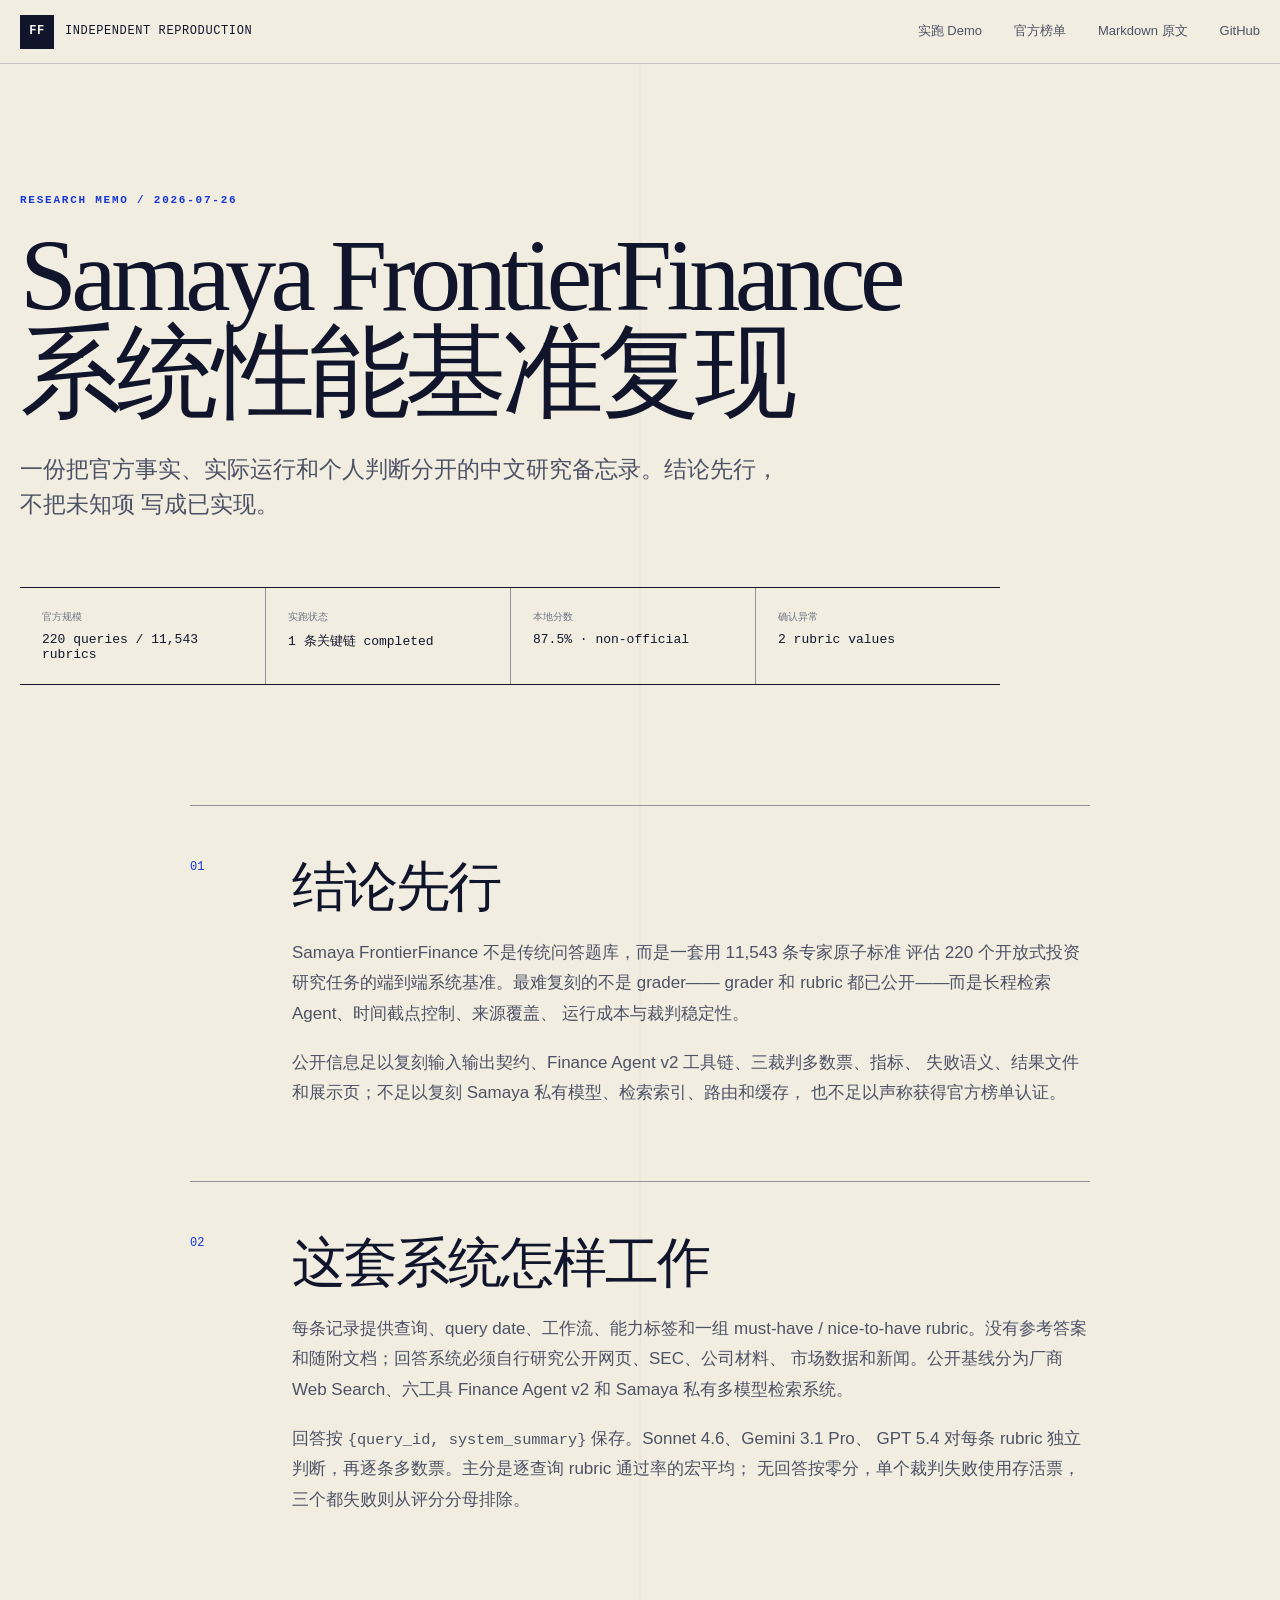
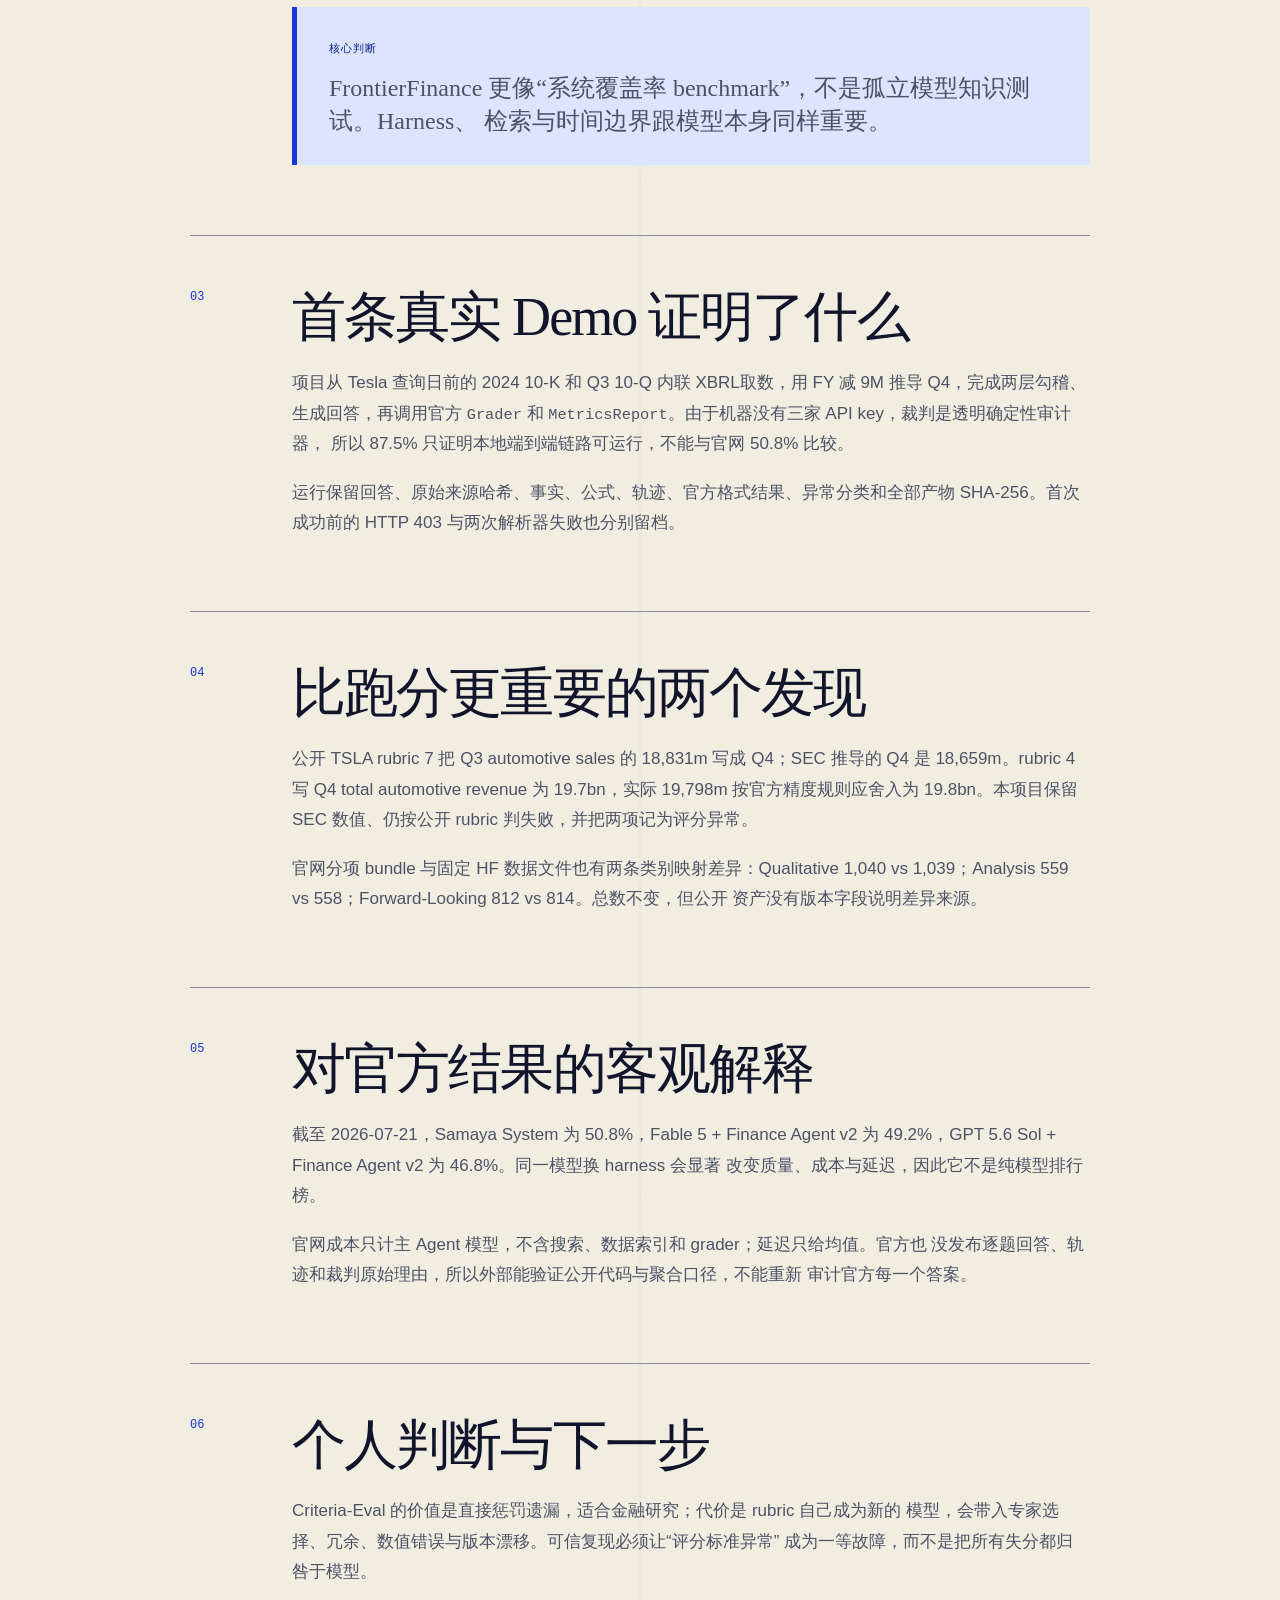
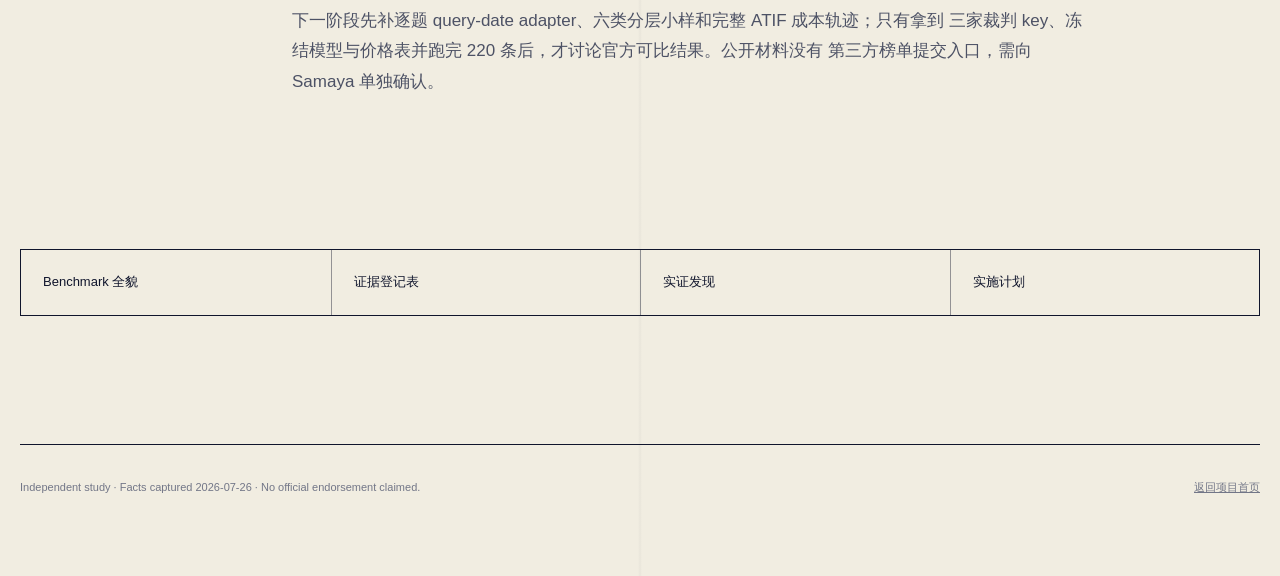
==== docs/report.html @ f9adc7d7 "Publish auditable FrontierFinance reproduction" ====
<!doctype html>
<html lang="zh-CN">
  <head>
    <meta charset="utf-8" />
    <meta name="viewport" content="width=device-width, initial-scale=1" />
    <meta name="description" content="Samaya FrontierFinance 独立复现中文研究报告。" />
    <title>研究报告 · FrontierFinance 可审计复现</title>
    <link rel="stylesheet" href="styles.css" />
  </head>
  <body>
    <a class="skip-link" href="#report">跳到报告</a>
    <header class="site-header">
      <a class="wordmark" href="index.html" aria-label="返回项目首页">
        <span class="wordmark-mark" aria-hidden="true">FF</span>
        <span>Independent Reproduction</span>
      </a>
      <nav aria-label="报告导航">
        <a href="index.html#demo">实跑 Demo</a>
        <a href="index.html#leaderboard">官方榜单</a>
        <a href="research/report-zh.md">Markdown 原文</a>
        <a href="https://github.com/Monking-peng/frontier-finance-reproduction">GitHub</a>
      </nav>
    </header>

    <main class="report-page" id="report">
      <header class="report-hero">
        <p class="kicker">RESEARCH MEMO / 2026-07-26</p>
        <h1>Samaya FrontierFinance<br />系统性能基准复现</h1>
        <p>
          一份把官方事实、实际运行和个人判断分开的中文研究备忘录。结论先行，不把未知项
          写成已实现。
        </p>
        <dl class="report-facts">
          <div><dt>官方规模</dt><dd>220 queries / 11,543 rubrics</dd></div>
          <div><dt>实跑状态</dt><dd>1 条关键链 completed</dd></div>
          <div><dt>本地分数</dt><dd>87.5% · non-official</dd></div>
          <div><dt>确认异常</dt><dd>2 rubric values</dd></div>
        </dl>
      </header>

      <article class="report-article">
        <section>
          <span class="report-number">01</span>
          <h2>结论先行</h2>
          <p>
            Samaya FrontierFinance 不是传统问答题库，而是一套用 11,543 条专家原子标准
            评估 220 个开放式投资研究任务的端到端系统基准。最难复刻的不是 grader——
            grader 和 rubric 都已公开——而是长程检索 Agent、时间截点控制、来源覆盖、
            运行成本与裁判稳定性。
          </p>
          <p>
            公开信息足以复刻输入输出契约、Finance Agent v2 工具链、三裁判多数票、指标、
            失败语义、结果文件和展示页；不足以复刻 Samaya 私有模型、检索索引、路由和缓存，
            也不足以声称获得官方榜单认证。
          </p>
        </section>

        <section>
          <span class="report-number">02</span>
          <h2>这套系统怎样工作</h2>
          <p>
            每条记录提供查询、query date、工作流、能力标签和一组 must-have / nice-to-have
            rubric。没有参考答案和随附文档；回答系统必须自行研究公开网页、SEC、公司材料、
            市场数据和新闻。公开基线分为厂商 Web Search、六工具 Finance Agent v2 和 Samaya
            私有多模型检索系统。
          </p>
          <p>
            回答按 <code>{query_id, system_summary}</code> 保存。Sonnet 4.6、Gemini 3.1 Pro、
            GPT 5.4 对每条 rubric 独立判断，再逐条多数票。主分是逐查询 rubric 通过率的宏平均；
            无回答按零分，单个裁判失败使用存活票，三个都失败则从评分分母排除。
          </p>
        </section>

        <aside class="report-callout">
          <strong>核心判断</strong>
          <p>
            FrontierFinance 更像“系统覆盖率 benchmark”，不是孤立模型知识测试。Harness、
            检索与时间边界跟模型本身同样重要。
          </p>
        </aside>

        <section>
          <span class="report-number">03</span>
          <h2>首条真实 Demo 证明了什么</h2>
          <p>
            项目从 Tesla 查询日前的 2024 10-K 和 Q3 10-Q 内联 XBRL取数，用 FY 减 9M
            推导 Q4，完成两层勾稽、生成回答，再调用官方 <code>Grader</code> 和
            <code>MetricsReport</code>。由于机器没有三家 API key，裁判是透明确定性审计器，
            所以 87.5% 只证明本地端到端链路可运行，不能与官网 50.8% 比较。
          </p>
          <p>
            运行保留回答、原始来源哈希、事实、公式、轨迹、官方格式结果、异常分类和全部产物
            SHA-256。首次成功前的 HTTP 403 与两次解析器失败也分别留档。
          </p>
        </section>

        <section>
          <span class="report-number">04</span>
          <h2>比跑分更重要的两个发现</h2>
          <p>
            公开 TSLA rubric 7 把 Q3 automotive sales 的 18,831m 写成 Q4；SEC 推导的
            Q4 是 18,659m。rubric 4 写 Q4 total automotive revenue 为 19.7bn，实际
            19,798m 按官方精度规则应舍入为 19.8bn。本项目保留 SEC 数值、仍按公开 rubric
            判失败，并把两项记为评分异常。
          </p>
          <p>
            官网分项 bundle 与固定 HF 数据文件也有两条类别映射差异：Qualitative 1,040
            vs 1,039；Analysis 559 vs 558；Forward-Looking 812 vs 814。总数不变，但公开
            资产没有版本字段说明差异来源。
          </p>
        </section>

        <section>
          <span class="report-number">05</span>
          <h2>对官方结果的客观解释</h2>
          <p>
            截至 2026-07-21，Samaya System 为 50.8%，Fable 5 + Finance Agent v2 为
            49.2%，GPT 5.6 Sol + Finance Agent v2 为 46.8%。同一模型换 harness 会显著
            改变质量、成本与延迟，因此它不是纯模型排行榜。
          </p>
          <p>
            官网成本只计主 Agent 模型，不含搜索、数据索引和 grader；延迟只给均值。官方也
            没发布逐题回答、轨迹和裁判原始理由，所以外部能验证公开代码与聚合口径，不能重新
            审计官方每一个答案。
          </p>
        </section>

        <section>
          <span class="report-number">06</span>
          <h2>个人判断与下一步</h2>
          <p>
            Criteria-Eval 的价值是直接惩罚遗漏，适合金融研究；代价是 rubric 自己成为新的
            模型，会带入专家选择、冗余、数值错误与版本漂移。可信复现必须让“评分标准异常”
            成为一等故障，而不是把所有失分都归咎于模型。
          </p>
          <p>
            下一阶段先补逐题 query-date adapter、六类分层小样和完整 ATIF 成本轨迹；只有拿到
            三家裁判 key、冻结模型与价格表并跑完 220 条后，才讨论官方可比结果。公开材料没有
            第三方榜单提交入口，需向 Samaya 单独确认。
          </p>
        </section>
      </article>

      <nav class="report-links" aria-label="研究附件">
        <a href="research/benchmark-map.md">Benchmark 全貌</a>
        <a href="research/evidence-register.md">证据登记表</a>
        <a href="research/findings.md">实证发现</a>
        <a href="research/implementation-plan.md">实施计划</a>
      </nav>
    </main>

    <footer class="site-footer">
      <p>Independent study · Facts captured 2026-07-26 · No official endorsement claimed.</p>
      <p><a href="index.html">返回项目首页</a></p>
    </footer>
  </body>
</html>
---- docs/styles.css ----
:root {
  --paper: #f1ede1;
  --paper-bright: #faf8f1;
  --ink: #10152c;
  --ink-soft: #4d5265;
  --ink-faint: #727687;
  --blue: #1637d5;
  --blue-dark: #0d238e;
  --blue-wash: #dce4ff;
  --red: #b83d2a;
  --red-wash: #f2d8ce;
  --green: #17674f;
  --green-wash: #d9e9df;
  --rule: rgba(16, 21, 44, 0.18);
  --rule-strong: rgba(16, 21, 44, 0.42);
  --shadow: 0 18px 60px rgba(16, 21, 44, 0.12);
  --display: "Iowan Old Style", "Palatino Linotype", Palatino, Georgia, serif;
  --body: Aptos, Candara, "Segoe UI", sans-serif;
  --mono: "Cascadia Mono", "IBM Plex Mono", Consolas, monospace;
  --page: min(1240px, calc(100vw - 40px));
  --space-section: clamp(84px, 11vw, 152px);
}

* {
  box-sizing: border-box;
}

.sr-only {
  position: absolute;
  width: 1px;
  height: 1px;
  overflow: hidden;
  clip: rect(0, 0, 0, 0);
  clip-path: inset(50%);
  white-space: nowrap;
}

html {
  color-scheme: light;
  scroll-behavior: smooth;
}

body {
  margin: 0;
  overflow-x: hidden;
  background:
    linear-gradient(90deg, transparent 49.85%, rgba(16, 21, 44, 0.035) 50%, transparent 50.15%),
    var(--paper);
  color: var(--ink);
  font-family: var(--body);
  line-height: 1.55;
}

a {
  color: inherit;
}

button,
a {
  -webkit-tap-highlight-color: transparent;
}

:focus-visible {
  outline: 3px solid var(--blue);
  outline-offset: 4px;
}

.skip-link {
  position: fixed;
  left: 20px;
  top: -80px;
  z-index: 100;
  padding: 12px 18px;
  background: var(--ink);
  color: var(--paper-bright);
}

.skip-link:focus {
  top: 20px;
}

.site-header {
  position: sticky;
  top: 0;
  z-index: 20;
  display: flex;
  width: 100%;
  min-height: 64px;
  align-items: center;
  justify-content: space-between;
  border-bottom: 1px solid var(--rule);
  background: color-mix(in srgb, var(--paper) 90%, transparent);
  padding: 10px max(20px, calc((100vw - 1240px) / 2));
  backdrop-filter: blur(18px);
}

.wordmark {
  display: inline-flex;
  align-items: center;
  gap: 11px;
  font-family: var(--mono);
  font-size: 12px;
  letter-spacing: 0.05em;
  text-decoration: none;
  text-transform: uppercase;
}

.wordmark-mark {
  display: grid;
  width: 34px;
  height: 34px;
  place-items: center;
  background: var(--ink);
  color: var(--paper-bright);
  font-weight: 700;
}

.site-header nav {
  display: flex;
  gap: clamp(14px, 2.5vw, 34px);
}

.site-header nav a {
  color: var(--ink-soft);
  font-size: 13px;
  text-decoration: none;
}

.site-header nav a:hover {
  color: var(--blue);
}

.section-grid,
.section,
.truth-band,
.site-footer {
  width: var(--page);
  margin-inline: auto;
}

.hero {
  display: grid;
  min-height: min(780px, calc(100vh - 64px));
  grid-template-columns: minmax(0, 1.45fr) minmax(300px, 0.55fr);
  align-items: center;
  gap: clamp(36px, 7vw, 96px);
  padding-block: clamp(72px, 10vw, 132px);
}

.kicker,
.panel-label {
  margin: 0 0 18px;
  color: var(--blue);
  font-family: var(--mono);
  font-size: 11px;
  font-weight: 700;
  letter-spacing: 0.16em;
  text-transform: uppercase;
}

.hero h1,
.section-heading h2 {
  margin: 0;
  font-family: var(--display);
  font-weight: 500;
  letter-spacing: -0.055em;
  line-height: 0.96;
}

.hero h1 {
  max-width: 880px;
  font-size: clamp(58px, 8.5vw, 118px);
  overflow-wrap: anywhere;
}

.hero h1 em {
  color: var(--blue);
  font-weight: 500;
}

.hero-lede {
  max-width: 690px;
  margin: 34px 0 0;
  color: var(--ink-soft);
  font-size: clamp(18px, 2vw, 24px);
}

.hero-actions {
  display: flex;
  flex-wrap: wrap;
  gap: 12px;
  margin-top: 38px;
}

.button {
  display: inline-flex;
  min-height: 48px;
  align-items: center;
  justify-content: center;
  border: 1px solid var(--ink);
  padding: 10px 18px;
  font-size: 14px;
  font-weight: 650;
  text-decoration: none;
}

.button-primary {
  background: var(--ink);
  color: var(--paper-bright);
}

.button-primary:hover {
  background: var(--blue);
  border-color: var(--blue);
}

.button-secondary:hover {
  background: var(--paper-bright);
}

.status-ledger {
  position: relative;
  border: 1px solid var(--rule-strong);
  background: var(--paper-bright);
  box-shadow: var(--shadow);
  padding: 24px;
  transform: rotate(1.25deg);
}

.status-ledger::before {
  position: absolute;
  inset: 8px -9px -9px 8px;
  z-index: -1;
  border: 1px solid var(--blue);
  content: "";
}

.ledger-stamp {
  display: flex;
  align-items: center;
  gap: 9px;
  border-bottom: 1px solid var(--rule);
  padding-bottom: 18px;
  color: var(--green);
  font-family: var(--mono);
  font-size: 11px;
  font-weight: 700;
}

.stamp-dot {
  width: 9px;
  height: 9px;
  border-radius: 50%;
  background: var(--green);
  box-shadow: 0 0 0 5px var(--green-wash);
}

.status-ledger dl {
  margin: 0;
}

.status-ledger dl div {
  display: grid;
  grid-template-columns: 1fr auto;
  gap: 18px;
  border-bottom: 1px solid var(--rule);
  padding-block: 16px;
}

.status-ledger dt {
  color: var(--ink-faint);
  font-size: 12px;
}

.status-ledger dd {
  margin: 0;
  font-family: var(--mono);
  font-size: 13px;
}

.status-ledger > p {
  margin: 18px 0 0;
  color: var(--ink-soft);
  font-size: 12px;
}

.text-alert {
  color: var(--red);
}

.truth-band {
  display: grid;
  grid-template-columns: repeat(3, 1fr);
  border-block: 1px solid var(--ink);
}

.truth-band article {
  min-height: 238px;
  padding: 30px;
}

.truth-band article + article {
  border-left: 1px solid var(--rule-strong);
}

.truth-index {
  color: var(--blue);
  font-family: var(--mono);
  font-size: 10px;
  letter-spacing: 0.1em;
}

.truth-band h2 {
  margin: 42px 0 12px;
  font-family: var(--display);
  font-size: 29px;
  font-weight: 500;
}

.truth-band p {
  margin: 0;
  color: var(--ink-soft);
  font-size: 14px;
}

.section {
  padding-block: var(--space-section);
}

.section-heading {
  max-width: 800px;
  margin-bottom: clamp(48px, 7vw, 82px);
}

.section-heading h2 {
  font-size: clamp(44px, 6vw, 78px);
}

.section-heading > p:last-child,
.data-caption {
  max-width: 680px;
  margin: 24px 0 0;
  color: var(--ink-soft);
  font-size: 17px;
}

.split-heading {
  display: flex;
  max-width: none;
  align-items: end;
  justify-content: space-between;
  gap: 30px;
}

.pipeline {
  display: grid;
  grid-template-columns: 1fr auto 1fr auto 1fr auto 1fr auto 1fr;
  align-items: stretch;
}

.pipeline article {
  position: relative;
  min-height: 250px;
  border: 1px solid var(--rule-strong);
  background: color-mix(in srgb, var(--paper-bright) 58%, transparent);
  padding: 22px;
}

.pipeline .node-agent {
  background: var(--blue);
  color: var(--paper-bright);
  transform: translateY(-20px);
}

.pipeline .node-score {
  border-color: var(--ink);
  background: var(--ink);
  color: var(--paper-bright);
}

.node-number {
  font-family: var(--mono);
  font-size: 11px;
}

.pipeline h3 {
  margin: 54px 0 12px;
  font-family: var(--display);
  font-size: 25px;
  font-weight: 500;
}

.pipeline p {
  margin: 0;
  color: currentColor;
  font-size: 13px;
  opacity: 0.78;
}

.pipeline small {
  position: absolute;
  bottom: 18px;
  left: 22px;
  font-family: var(--mono);
  font-size: 9px;
  letter-spacing: 0.08em;
}

.pipeline-arrow {
  display: grid;
  min-width: 30px;
  place-items: center;
  color: var(--blue);
  font-family: var(--mono);
}

.method-notes {
  display: grid;
  grid-template-columns: repeat(4, 1fr);
  margin-top: 42px;
  border-top: 1px solid var(--rule-strong);
}

.method-notes div {
  display: flex;
  min-height: 110px;
  flex-direction: column;
  justify-content: center;
  padding: 18px;
}

.method-notes div + div {
  border-left: 1px solid var(--rule);
}

.method-notes strong {
  color: var(--blue);
  font-family: var(--display);
  font-size: 32px;
  font-weight: 500;
}

.method-notes span {
  color: var(--ink-faint);
  font-size: 11px;
}

.leaderboard-section {
  width: 100%;
  max-width: none;
  background: var(--ink);
  color: var(--paper-bright);
  padding-inline: max(20px, calc((100vw - 1240px) / 2));
}

.leaderboard-section .kicker,
.leaderboard-section .chart-detail .detail-label {
  color: #91a5ff;
}

.leaderboard-section .data-caption {
  color: rgba(250, 248, 241, 0.64);
}

.axis-toggle {
  display: inline-flex;
  border: 1px solid rgba(250, 248, 241, 0.35);
}

.axis-toggle button {
  border: 0;
  background: transparent;
  color: rgba(250, 248, 241, 0.7);
  cursor: pointer;
  font: 600 12px var(--body);
  padding: 12px 15px;
}

.axis-toggle button + button {
  border-left: 1px solid rgba(250, 248, 241, 0.35);
}

.axis-toggle button[aria-pressed="true"] {
  background: var(--paper-bright);
  color: var(--ink);
}

.chart-shell {
  display: grid;
  grid-template-columns: minmax(0, 1fr) 270px;
  border: 1px solid rgba(250, 248, 241, 0.26);
}

.chart {
  min-height: 470px;
  padding: 20px;
}

.chart svg {
  display: block;
  width: 100%;
  height: auto;
  overflow: visible;
}

.chart .grid-line {
  stroke: rgba(250, 248, 241, 0.16);
  stroke-width: 1;
}

.chart .axis-label,
.chart .tick-label {
  fill: rgba(250, 248, 241, 0.62);
  font-family: var(--mono);
  font-size: 11px;
}

.chart .point-label {
  fill: var(--paper-bright);
  font-family: var(--body);
  font-size: 11px;
}

.chart .point-group {
  cursor: pointer;
  transition: opacity 160ms ease;
}

.chart .point-group:hover .point-label,
.chart .point-group:focus .point-label {
  fill: #aebcff;
}

.chart-detail {
  display: flex;
  min-height: 470px;
  flex-direction: column;
  justify-content: end;
  border-left: 1px solid rgba(250, 248, 241, 0.26);
  padding: 28px;
}

.chart-detail h3 {
  margin: 10px 0 28px;
  font-family: var(--display);
  font-size: 34px;
  font-weight: 500;
  line-height: 1.05;
}

.chart-detail dl {
  margin: 0;
}

.chart-detail dl div {
  display: flex;
  justify-content: space-between;
  border-top: 1px solid rgba(250, 248, 241, 0.18);
  padding-block: 12px;
}

.chart-detail dt {
  color: rgba(250, 248, 241, 0.55);
  font-size: 11px;
}

.chart-detail dd {
  margin: 0;
  font-family: var(--mono);
  font-size: 13px;
}

.table-wrap {
  overflow-x: auto;
}

.leaderboard-section .table-wrap {
  border: 1px solid rgba(250, 248, 241, 0.26);
  border-top: 0;
}

table {
  width: 100%;
  border-collapse: collapse;
  font-variant-numeric: tabular-nums;
}

th,
td {
  border-bottom: 1px solid var(--rule);
  padding: 14px 16px;
  text-align: left;
}

th {
  color: var(--ink-faint);
  font-family: var(--mono);
  font-size: 9px;
  letter-spacing: 0.08em;
  text-transform: uppercase;
}

td {
  font-size: 13px;
}

td[data-number],
th[data-number] {
  text-align: right;
}

.leaderboard-section th,
.leaderboard-section td {
  border-color: rgba(250, 248, 241, 0.15);
}

.leaderboard-section th {
  color: rgba(250, 248, 241, 0.5);
}

.leaderboard-section tbody tr:hover {
  background: rgba(250, 248, 241, 0.06);
}

.system-symbol {
  display: inline-block;
  width: 18px;
  color: #91a5ff;
  font-family: var(--mono);
}

.demo-section {
  padding-bottom: 0;
}

.demo-score {
  min-width: 220px;
  border-left: 4px solid var(--blue);
  padding-left: 20px;
}

.demo-score span {
  display: block;
  color: var(--blue);
  font-family: var(--display);
  font-size: 54px;
  line-height: 1;
}

.demo-score small {
  font: 10px var(--mono);
  letter-spacing: 0.08em;
}

.demo-grid {
  display: grid;
  grid-template-columns: minmax(0, 1.25fr) minmax(330px, 0.75fr);
  border: 1px solid var(--rule-strong);
}

.demo-answer,
.anomaly-panel {
  padding: clamp(24px, 4vw, 52px);
}

.demo-answer h3,
.anomaly-panel h3 {
  margin: 32px 0 12px;
  font-family: var(--display);
  font-size: 34px;
  font-weight: 500;
  line-height: 1.1;
}

.demo-answer > p {
  color: var(--ink-soft);
}

.query-card {
  border-left: 4px solid var(--blue);
  background: var(--blue-wash);
  padding: 18px 22px;
}

.query-card span {
  color: var(--blue-dark);
  font: 10px var(--mono);
  letter-spacing: 0.06em;
}

.query-card p {
  margin: 10px 0 0;
  font-family: var(--display);
  font-size: 22px;
}

code {
  font-family: var(--mono);
  font-size: 0.9em;
}

.compact-table {
  margin-top: 26px;
  border-top: 1px solid var(--rule-strong);
}

.anomaly-panel {
  background: var(--red-wash);
  border-left: 1px solid var(--rule-strong);
}

.anomaly-panel .panel-label {
  color: var(--red);
}

.anomaly-item {
  border-top: 1px solid color-mix(in srgb, var(--red) 38%, transparent);
  padding: 20px 0;
}

.anomaly-item strong {
  display: block;
  color: var(--red);
  font-family: var(--mono);
  font-size: 11px;
}

.anomaly-item p {
  margin: 8px 0 0;
  font-size: 13px;
}

.anomaly-item dl {
  display: grid;
  grid-template-columns: 1fr 1fr;
  margin: 12px 0 0;
}

.anomaly-item dt {
  color: var(--ink-faint);
  font-size: 10px;
}

.anomaly-item dd {
  margin: 2px 0 0;
  font: 700 15px var(--mono);
}

.anomaly-rule {
  margin: 22px 0 0;
  font-size: 12px;
}

.provenance-strip {
  display: grid;
  grid-template-columns: repeat(4, 1fr);
  border: 1px solid var(--ink);
  border-top: 0;
  background: var(--ink);
  color: var(--paper-bright);
}

.provenance-strip div {
  padding: 22px;
}

.provenance-strip div + div {
  border-left: 1px solid rgba(250, 248, 241, 0.2);
}

.provenance-strip b {
  display: block;
  font-family: var(--display);
  font-size: 30px;
  font-weight: 500;
}

.provenance-strip span {
  color: rgba(250, 248, 241, 0.62);
  font-size: 11px;
}

.failure-timeline {
  margin: 0;
  padding: 0;
  list-style: none;
}

.failure-timeline li {
  display: grid;
  grid-template-columns: 160px 200px minmax(0, 1fr);
  gap: 28px;
  border-top: 1px solid var(--rule-strong);
  padding: 22px 0;
}

.failure-timeline time,
.failure-timeline .failure-category {
  font: 11px var(--mono);
}

.failure-timeline .failure-category {
  color: var(--red);
  text-transform: uppercase;
}

.failure-timeline .passed {
  color: var(--green);
}

.failure-timeline p {
  margin: 0;
  color: var(--ink-soft);
}

.gaps-section {
  border-top: 1px solid var(--ink);
}

.gaps-grid {
  display: grid;
  grid-template-columns: repeat(4, 1fr);
}

.gaps-grid article {
  min-height: 270px;
  border: 1px solid var(--rule-strong);
  padding: 24px;
}

.gaps-grid article + article {
  border-left: 0;
}

.gaps-grid span {
  color: var(--blue);
  font: 10px var(--mono);
  letter-spacing: 0.09em;
}

.gaps-grid h3 {
  margin: 72px 0 12px;
  font-family: var(--display);
  font-size: 26px;
  font-weight: 500;
}

.gaps-grid p {
  color: var(--ink-soft);
  font-size: 13px;
}

.site-footer {
  display: flex;
  justify-content: space-between;
  gap: 32px;
  border-top: 1px solid var(--ink);
  padding-block: 34px 80px;
  color: var(--ink-faint);
  font-size: 11px;
}

.site-footer p {
  max-width: 520px;
  margin: 0;
}

.site-footer a:hover {
  color: var(--blue);
}

.data-error {
  position: fixed;
  right: 20px;
  bottom: 20px;
  z-index: 30;
  max-width: 480px;
  border: 2px solid var(--red);
  background: var(--paper-bright);
  box-shadow: var(--shadow);
  padding: 18px;
  color: var(--red);
  font-size: 13px;
}

.report-page {
  width: var(--page);
  margin-inline: auto;
  padding-block: clamp(72px, 10vw, 130px);
}

.report-hero {
  max-width: 980px;
}

.report-hero h1 {
  margin: 0;
  font-family: var(--display);
  font-size: clamp(54px, 8vw, 104px);
  font-weight: 500;
  letter-spacing: -0.055em;
  line-height: 0.95;
}

.report-hero > p:last-of-type {
  max-width: 760px;
  margin: 30px 0 0;
  color: var(--ink-soft);
  font-size: clamp(18px, 2vw, 23px);
}

.report-facts {
  display: grid;
  grid-template-columns: repeat(4, 1fr);
  margin: 64px 0 0;
  border-block: 1px solid var(--ink);
}

.report-facts div {
  padding: 22px;
}

.report-facts div + div {
  border-left: 1px solid var(--rule-strong);
}

.report-facts dt {
  color: var(--ink-faint);
  font: 10px var(--mono);
}

.report-facts dd {
  margin: 8px 0 0;
  font: 13px var(--mono);
}

.report-article {
  max-width: 900px;
  margin: 120px auto 0;
}

.report-article section {
  display: grid;
  grid-template-columns: 72px minmax(0, 1fr);
  column-gap: 30px;
  border-top: 1px solid var(--rule-strong);
  padding-block: 54px;
}

.report-number {
  grid-row: 1 / span 8;
  color: var(--blue);
  font: 12px var(--mono);
}

.report-article h2 {
  margin: 0 0 24px;
  font-family: var(--display);
  font-size: clamp(34px, 4.5vw, 54px);
  font-weight: 500;
  letter-spacing: -0.035em;
  line-height: 1;
}

.report-article p {
  grid-column: 2;
  margin: 0 0 18px;
  color: var(--ink-soft);
  font-size: 17px;
  line-height: 1.8;
}

.report-callout {
  margin: 20px 0 70px 102px;
  border-left: 5px solid var(--blue);
  background: var(--blue-wash);
  padding: 28px 32px;
}

.report-callout strong {
  color: var(--blue-dark);
  font: 11px var(--mono);
  letter-spacing: 0.08em;
}

.report-callout p {
  margin: 12px 0 0;
  font-family: var(--display);
  font-size: 24px;
  line-height: 1.35;
}

.report-links {
  display: grid;
  grid-template-columns: repeat(4, 1fr);
  margin-top: 80px;
  border: 1px solid var(--ink);
}

.report-links a {
  padding: 22px;
  font-size: 13px;
  text-decoration: none;
}

.report-links a + a {
  border-left: 1px solid var(--rule-strong);
}

.report-links a:hover {
  background: var(--ink);
  color: var(--paper-bright);
}

.loading-copy {
  color: rgba(250, 248, 241, 0.55);
}

@media (max-width: 1040px) {
  .hero {
    grid-template-columns: 1fr;
  }

  .status-ledger {
    max-width: 620px;
    transform: none;
  }

  .pipeline {
    grid-template-columns: 1fr;
    gap: 0;
  }

  .pipeline article {
    min-height: 190px;
  }

  .pipeline .node-agent {
    transform: none;
  }

  .pipeline-arrow {
    min-height: 38px;
    transform: rotate(90deg);
  }

  .chart-shell,
  .demo-grid {
    grid-template-columns: 1fr;
  }

  .chart-detail,
  .anomaly-panel {
    min-height: auto;
    border-top: 1px solid currentColor;
    border-left: 0;
  }

  .gaps-grid {
    grid-template-columns: 1fr 1fr;
  }

  .gaps-grid article:nth-child(3) {
    border-left: 1px solid var(--rule-strong);
  }

  .gaps-grid article:nth-child(n + 3) {
    border-top: 0;
  }
}

@media (max-width: 720px) {
  :root {
    --page: calc(100vw - 28px);
  }

  .site-header {
    align-items: flex-start;
    padding-inline: 14px;
  }

  .wordmark span:last-child {
    display: none;
  }

  .site-header nav {
    max-width: 82vw;
    gap: 12px;
    overflow-x: auto;
  }

  .site-header nav a {
    white-space: nowrap;
  }

  .hero {
    min-height: auto;
    padding-block: 70px 92px;
  }

  .hero h1 {
    font-size: clamp(43px, 13vw, 64px);
  }

  .status-ledger {
    width: calc(100% - 10px);
  }

  .truth-band,
  .method-notes,
  .provenance-strip,
  .gaps-grid {
    grid-template-columns: 1fr;
  }

  .truth-band article + article,
  .method-notes div + div,
  .provenance-strip div + div,
  .gaps-grid article + article,
  .gaps-grid article:nth-child(3) {
    border-top: 1px solid var(--rule-strong);
    border-left: 0;
  }

  .split-heading {
    align-items: start;
    flex-direction: column;
  }

  .chart {
    min-height: 390px;
    padding: 8px;
  }

  .chart .point-label {
    display: none;
  }

  .failure-timeline li {
    grid-template-columns: 1fr;
    gap: 6px;
  }

  .site-footer {
    flex-direction: column;
  }

  .report-facts,
  .report-links {
    grid-template-columns: 1fr;
  }

  .report-facts div + div,
  .report-links a + a {
    border-top: 1px solid var(--rule-strong);
    border-left: 0;
  }

  .report-article {
    margin-top: 80px;
  }

  .report-article section {
    grid-template-columns: 38px minmax(0, 1fr);
    column-gap: 12px;
  }

  .report-article p {
    font-size: 15px;
  }

  .report-callout {
    margin-left: 50px;
  }
}

@media (prefers-reduced-motion: no-preference) {
  .hero-copy,
  .status-ledger,
  .truth-band {
    animation: rise-in 600ms both;
  }

  .status-ledger {
    animation-delay: 120ms;
  }

  .truth-band {
    animation-delay: 220ms;
  }

  @keyframes rise-in {
    from {
      opacity: 0;
      transform: translateY(16px);
    }
    to {
      opacity: 1;
    }
  }
}

@media (forced-colors: active) {
  .status-ledger,
  .pipeline article,
  .query-card,
  .anomaly-panel {
    border: 1px solid CanvasText;
  }
}
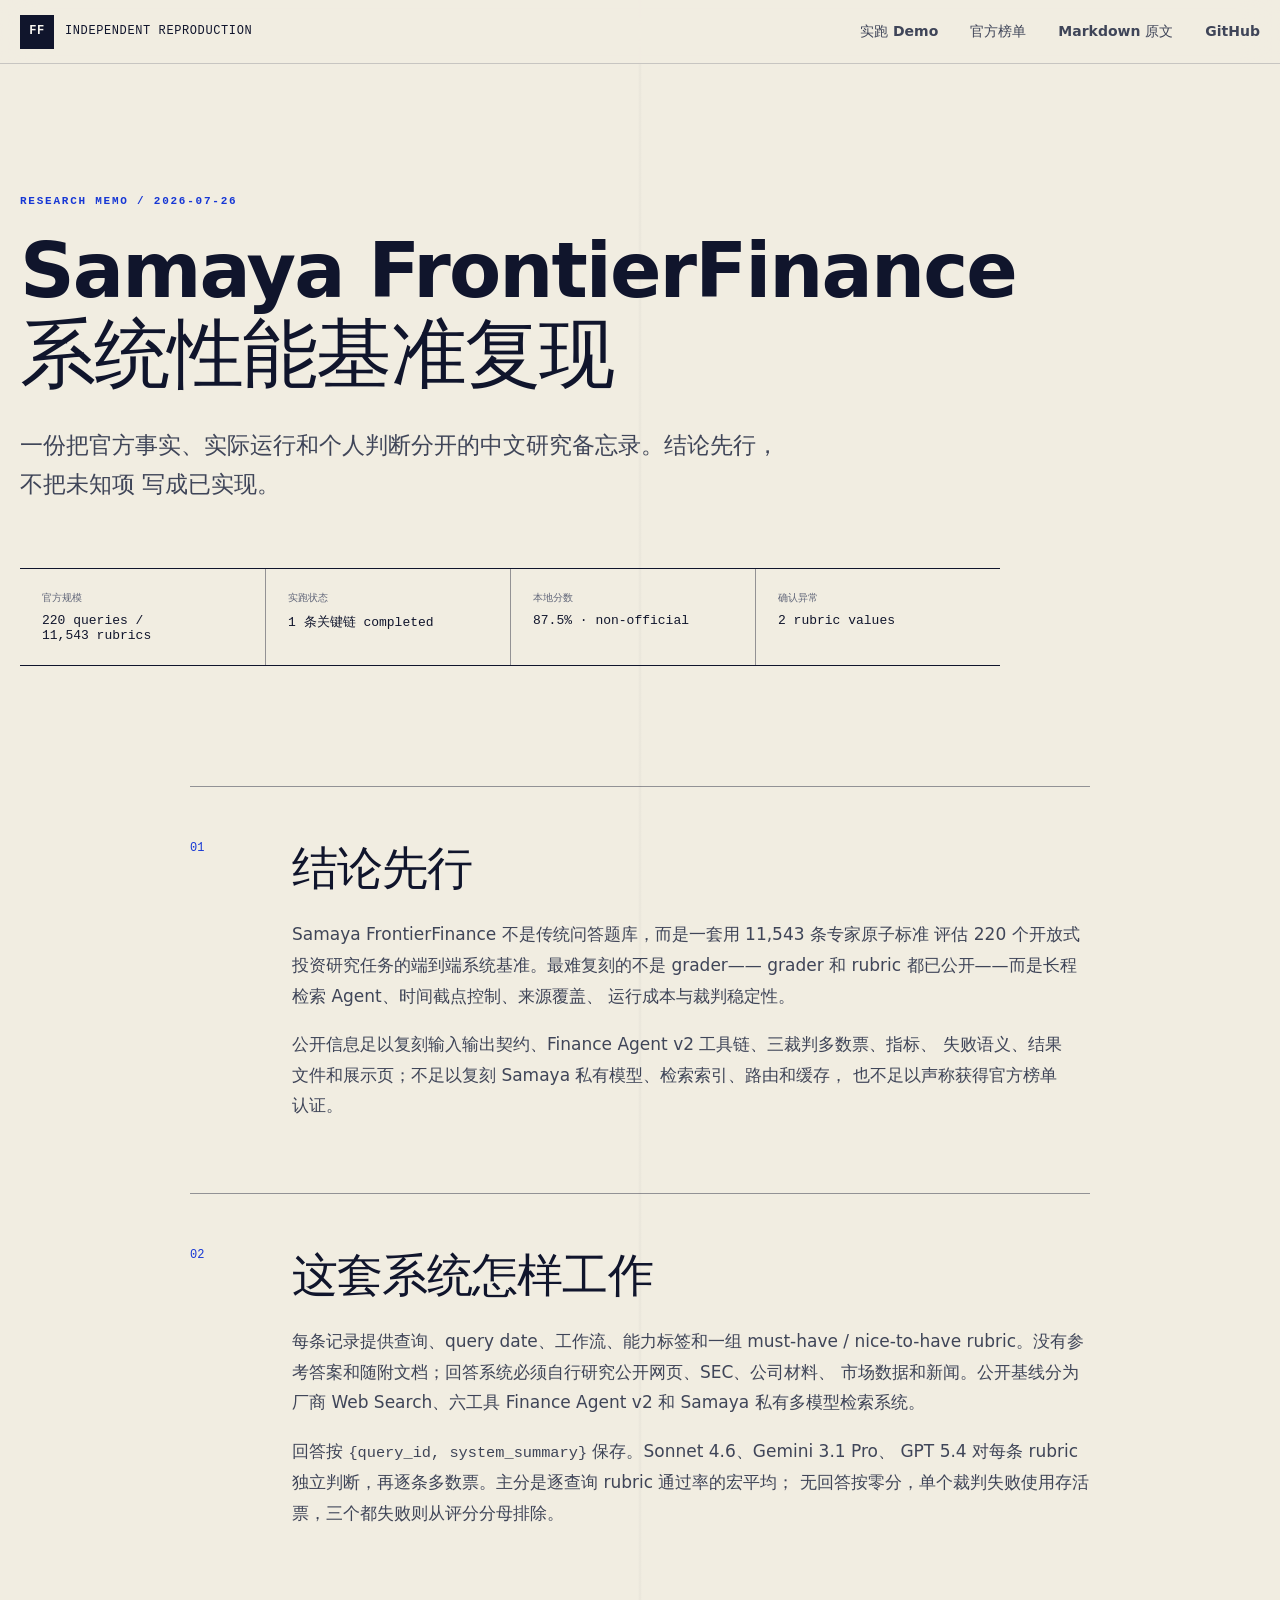
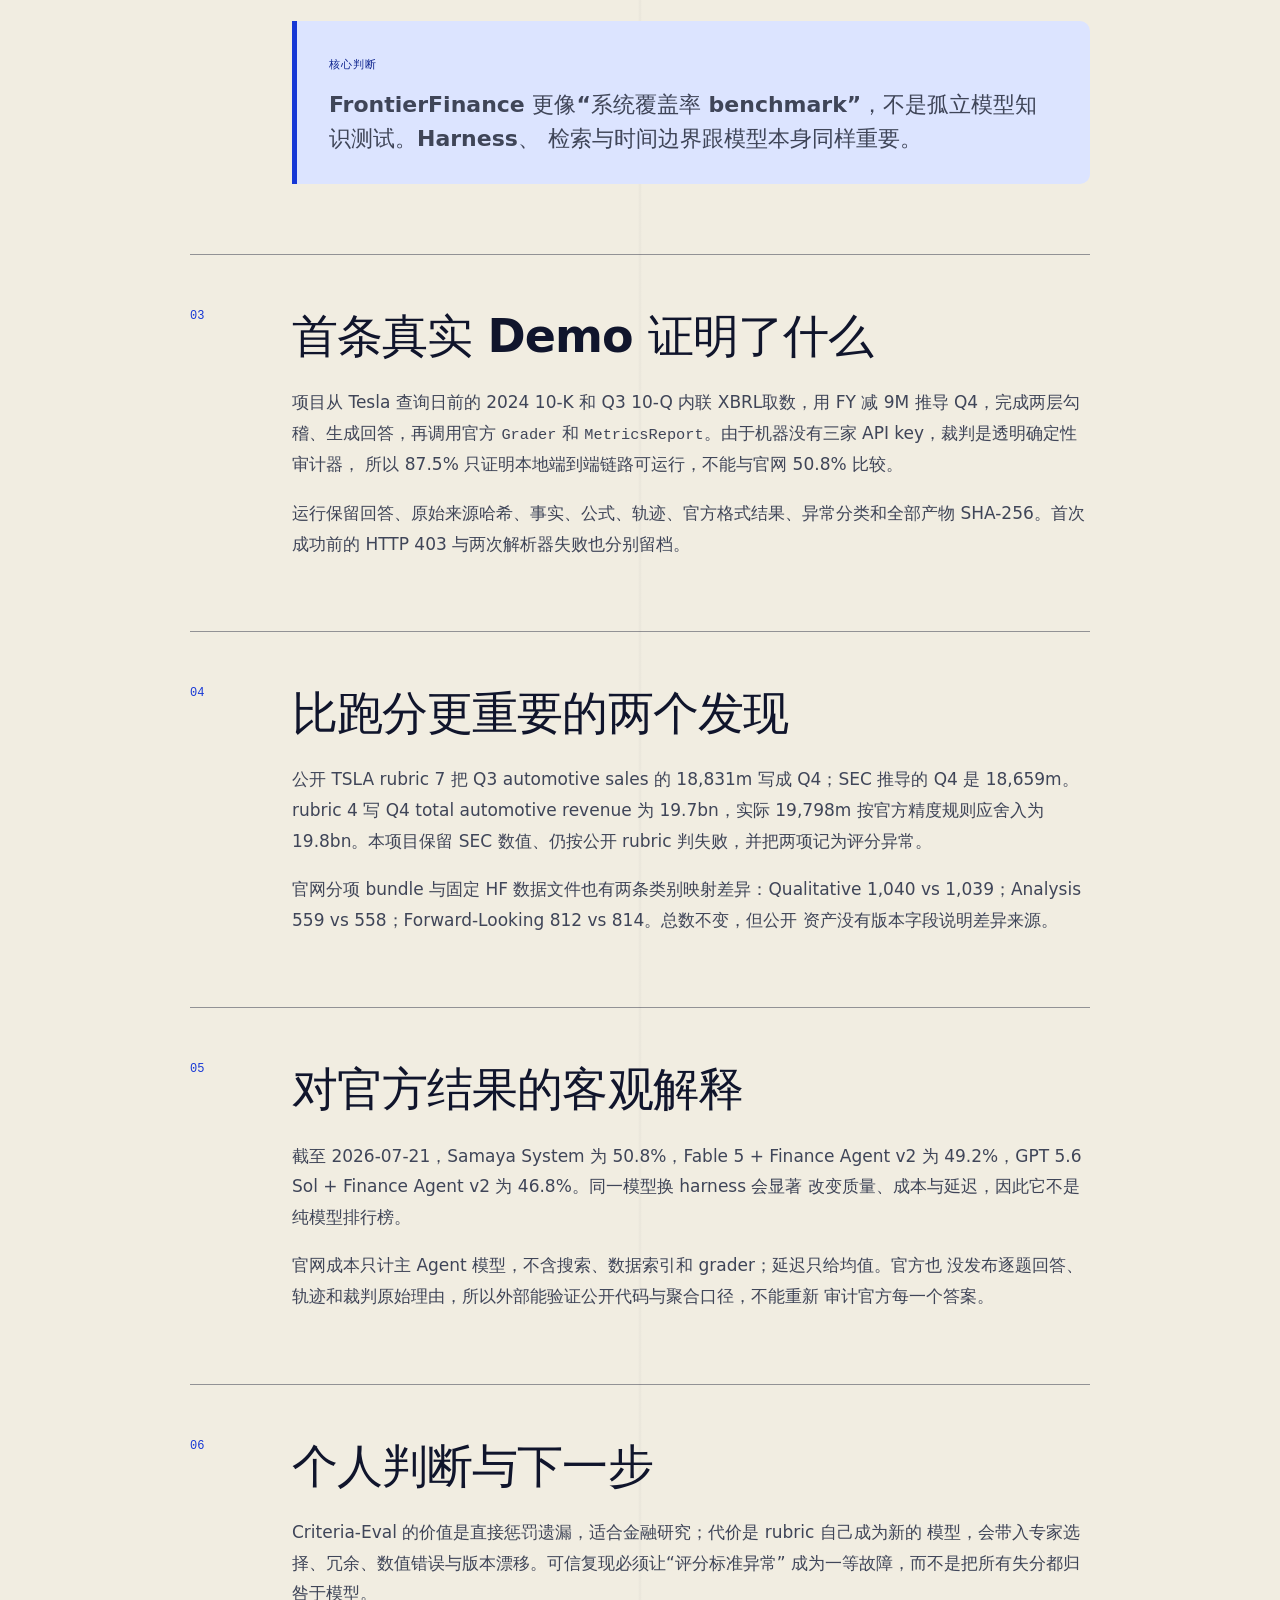
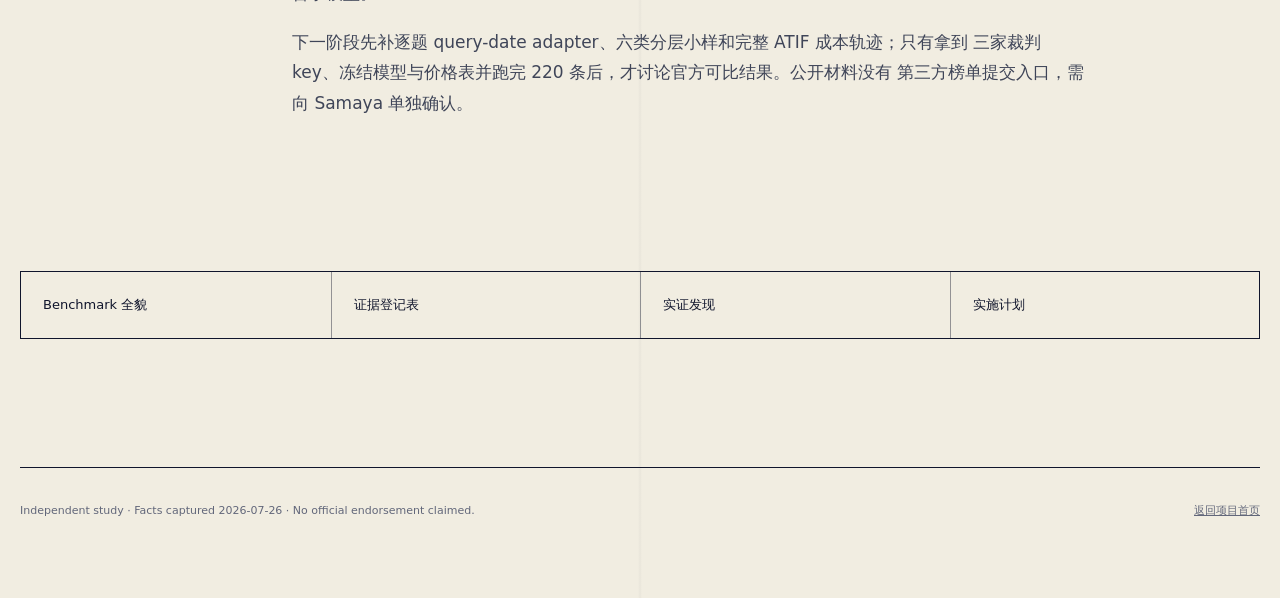
==== commit 44bde8ea: "fix: improve typography and responsive wrapping" ====
--- a/docs/report.html
+++ b/docs/report.html
@@ -25,7 +25,7 @@
     <main class="report-page" id="report">
       <header class="report-hero">
         <p class="kicker">RESEARCH MEMO / 2026-07-26</p>
-        <h1>Samaya FrontierFinance<br />系统性能基准复现</h1>
+        <h1><span class="heading-phrase">Samaya FrontierFinance</span> <wbr /><span class="heading-phrase">系统性能基准复现</span></h1>
         <p>
           一份把官方事实、实际运行和个人判断分开的中文研究备忘录。结论先行，不把未知项
           写成已实现。
--- a/docs/styles.css
+++ b/docs/styles.css
@@ -2,8 +2,8 @@
   --paper: #f1ede1;
   --paper-bright: #faf8f1;
   --ink: #10152c;
-  --ink-soft: #4d5265;
-  --ink-faint: #727687;
+  --ink-soft: #3f4558;
+  --ink-faint: #62677a;
   --blue: #1637d5;
   --blue-dark: #0d238e;
   --blue-wash: #dce4ff;
@@ -14,11 +14,15 @@
   --rule: rgba(16, 21, 44, 0.18);
   --rule-strong: rgba(16, 21, 44, 0.42);
   --shadow: 0 18px 60px rgba(16, 21, 44, 0.12);
-  --display: "Iowan Old Style", "Palatino Linotype", Palatino, Georgia, serif;
-  --body: Aptos, Candara, "Segoe UI", sans-serif;
+  --display: ui-rounded, "SF Pro Rounded", "Segoe UI Variable Display", "Microsoft YaHei UI",
+    "PingFang SC", "Noto Sans SC", "Source Han Sans SC", system-ui, sans-serif;
+  --body: "Segoe UI Variable Text", "Microsoft YaHei UI", "PingFang SC", "Noto Sans SC",
+    "Source Han Sans SC", system-ui, sans-serif;
   --mono: "Cascadia Mono", "IBM Plex Mono", Consolas, monospace;
   --page: min(1240px, calc(100vw - 40px));
   --space-section: clamp(84px, 11vw, 152px);
+  --radius-sm: 10px;
+  --radius-md: 18px;
 }
 
 * {
@@ -48,7 +52,30 @@
     var(--paper);
   color: var(--ink);
   font-family: var(--body);
-  line-height: 1.55;
+  font-size: 16px;
+  font-synthesis: none;
+  line-height: 1.7;
+  text-rendering: optimizeLegibility;
+  -webkit-font-smoothing: antialiased;
+}
+
+h1,
+h2,
+h3 {
+  overflow-wrap: normal;
+  text-wrap: balance;
+  word-break: auto-phrase;
+}
+
+p,
+li,
+dd {
+  text-wrap: pretty;
+}
+
+.heading-phrase {
+  display: inline-block;
+  white-space: nowrap;
 }
 
 a {
@@ -122,7 +149,8 @@
 
 .site-header nav a {
   color: var(--ink-soft);
-  font-size: 13px;
+  font-size: 14px;
+  font-weight: 600;
   text-decoration: none;
 }
 
@@ -145,6 +173,11 @@
   align-items: center;
   gap: clamp(36px, 7vw, 96px);
   padding-block: clamp(72px, 10vw, 132px);
+}
+
+.hero-copy,
+.status-ledger {
+  min-width: 0;
 }
 
 .kicker,
@@ -162,20 +195,21 @@
 .section-heading h2 {
   margin: 0;
   font-family: var(--display);
-  font-weight: 500;
-  letter-spacing: -0.055em;
-  line-height: 0.96;
+  font-style: normal;
+  font-weight: 750;
+  letter-spacing: -0.025em;
+  line-height: 1.08;
 }
 
 .hero h1 {
-  max-width: 880px;
-  font-size: clamp(58px, 8.5vw, 118px);
-  overflow-wrap: anywhere;
+  max-width: 920px;
+  font-size: clamp(54px, 6.8vw, 94px);
 }
 
 .hero h1 em {
   color: var(--blue);
-  font-weight: 500;
+  font-style: normal;
+  font-weight: 800;
 }
 
 .hero-lede {
@@ -198,9 +232,10 @@
   align-items: center;
   justify-content: center;
   border: 1px solid var(--ink);
+  border-radius: var(--radius-sm);
   padding: 10px 18px;
-  font-size: 14px;
-  font-weight: 650;
+  font-size: 15px;
+  font-weight: 700;
   text-decoration: none;
 }
 
@@ -221,10 +256,10 @@
 .status-ledger {
   position: relative;
   border: 1px solid var(--rule-strong);
+  border-radius: var(--radius-md);
   background: var(--paper-bright);
   box-shadow: var(--shadow);
   padding: 24px;
-  transform: rotate(1.25deg);
 }
 
 .status-ledger::before {
@@ -232,6 +267,7 @@
   inset: 8px -9px -9px 8px;
   z-index: -1;
   border: 1px solid var(--blue);
+  border-radius: var(--radius-md);
   content: "";
 }
 
@@ -273,9 +309,12 @@
 }
 
 .status-ledger dd {
+  min-width: 0;
   margin: 0;
   font-family: var(--mono);
   font-size: 13px;
+  overflow-wrap: break-word;
+  text-align: right;
 }
 
 .status-ledger > p {
@@ -313,8 +352,9 @@
 .truth-band h2 {
   margin: 42px 0 12px;
   font-family: var(--display);
-  font-size: 29px;
-  font-weight: 500;
+  font-size: 28px;
+  font-weight: 750;
+  line-height: 1.2;
 }
 
 .truth-band p {
@@ -328,12 +368,13 @@
 }
 
 .section-heading {
-  max-width: 800px;
+  max-width: 1120px;
   margin-bottom: clamp(48px, 7vw, 82px);
 }
 
 .section-heading h2 {
-  font-size: clamp(44px, 6vw, 78px);
+  font-size: clamp(40px, 4.6vw, 56px);
+  line-height: 1.14;
 }
 
 .section-heading > p:last-child,
@@ -352,6 +393,11 @@
   gap: 30px;
 }
 
+.split-heading > div:first-child {
+  min-width: 0;
+  flex: 1;
+}
+
 .pipeline {
   display: grid;
   grid-template-columns: 1fr auto 1fr auto 1fr auto 1fr auto 1fr;
@@ -362,6 +408,7 @@
   position: relative;
   min-height: 250px;
   border: 1px solid var(--rule-strong);
+  border-radius: var(--radius-md);
   background: color-mix(in srgb, var(--paper-bright) 58%, transparent);
   padding: 22px;
 }
@@ -386,8 +433,10 @@
 .pipeline h3 {
   margin: 54px 0 12px;
   font-family: var(--display);
-  font-size: 25px;
-  font-weight: 500;
+  font-size: 21px;
+  font-weight: 750;
+  line-height: 1.2;
+  white-space: nowrap;
 }
 
 .pipeline p {
@@ -543,9 +592,10 @@
 .chart-detail h3 {
   margin: 10px 0 28px;
   font-family: var(--display);
-  font-size: 34px;
-  font-weight: 500;
-  line-height: 1.05;
+  font-size: 25px;
+  font-weight: 750;
+  line-height: 1.18;
+  white-space: nowrap;
 }
 
 .chart-detail dl {
@@ -643,8 +693,9 @@
   display: block;
   color: var(--blue);
   font-family: var(--display);
-  font-size: 54px;
-  line-height: 1;
+  font-size: 48px;
+  font-weight: 750;
+  line-height: 1.1;
 }
 
 .demo-score small {
@@ -656,6 +707,8 @@
   display: grid;
   grid-template-columns: minmax(0, 1.25fr) minmax(330px, 0.75fr);
   border: 1px solid var(--rule-strong);
+  border-radius: var(--radius-md);
+  overflow: hidden;
 }
 
 .demo-answer,
@@ -667,9 +720,19 @@
 .anomaly-panel h3 {
   margin: 32px 0 12px;
   font-family: var(--display);
-  font-size: 34px;
-  font-weight: 500;
-  line-height: 1.1;
+  font-size: 32px;
+  font-weight: 750;
+  line-height: 1.22;
+}
+
+.anomaly-panel h3 {
+  font-size: 26px;
+}
+
+@media (min-width: 721px) {
+  .anomaly-panel h3 {
+    white-space: nowrap;
+  }
 }
 
 .demo-answer > p {
@@ -678,6 +741,7 @@
 
 .query-card {
   border-left: 4px solid var(--blue);
+  border-radius: var(--radius-sm);
   background: var(--blue-wash);
   padding: 18px 22px;
 }
@@ -691,7 +755,9 @@
 .query-card p {
   margin: 10px 0 0;
   font-family: var(--display);
-  font-size: 22px;
+  font-size: 20px;
+  font-weight: 600;
+  line-height: 1.5;
 }
 
 code {
@@ -771,8 +837,8 @@
 .provenance-strip b {
   display: block;
   font-family: var(--display);
-  font-size: 30px;
-  font-weight: 500;
+  font-size: 28px;
+  font-weight: 750;
 }
 
 .provenance-strip span {
@@ -825,6 +891,7 @@
 .gaps-grid article {
   min-height: 270px;
   border: 1px solid var(--rule-strong);
+  border-radius: var(--radius-md);
   padding: 24px;
 }
 
@@ -841,8 +908,9 @@
 .gaps-grid h3 {
   margin: 72px 0 12px;
   font-family: var(--display);
-  font-size: 26px;
-  font-weight: 500;
+  font-size: 25px;
+  font-weight: 750;
+  line-height: 1.22;
 }
 
 .gaps-grid p {
@@ -896,10 +964,11 @@
 .report-hero h1 {
   margin: 0;
   font-family: var(--display);
-  font-size: clamp(54px, 8vw, 104px);
-  font-weight: 500;
-  letter-spacing: -0.055em;
-  line-height: 0.95;
+  font-size: clamp(46px, 6vw, 76px);
+  font-style: normal;
+  font-weight: 750;
+  letter-spacing: -0.025em;
+  line-height: 1.1;
 }
 
 .report-hero > p:last-of-type {
@@ -956,10 +1025,10 @@
 .report-article h2 {
   margin: 0 0 24px;
   font-family: var(--display);
-  font-size: clamp(34px, 4.5vw, 54px);
-  font-weight: 500;
-  letter-spacing: -0.035em;
-  line-height: 1;
+  font-size: clamp(32px, 3.7vw, 46px);
+  font-weight: 750;
+  letter-spacing: -0.02em;
+  line-height: 1.18;
 }
 
 .report-article p {
@@ -973,6 +1042,7 @@
 .report-callout {
   margin: 20px 0 70px 102px;
   border-left: 5px solid var(--blue);
+  border-radius: 0 var(--radius-sm) var(--radius-sm) 0;
   background: var(--blue-wash);
   padding: 28px 32px;
 }
@@ -986,8 +1056,9 @@
 .report-callout p {
   margin: 12px 0 0;
   font-family: var(--display);
-  font-size: 24px;
-  line-height: 1.35;
+  font-size: 22px;
+  font-weight: 600;
+  line-height: 1.55;
 }
 
 .report-links {
@@ -1084,9 +1155,14 @@
   }
 
   .site-header nav {
-    max-width: 82vw;
+    max-width: calc(100vw - 80px);
     gap: 12px;
     overflow-x: auto;
+    scrollbar-width: none;
+  }
+
+  .site-header nav::-webkit-scrollbar {
+    display: none;
   }
 
   .site-header nav a {
@@ -1099,11 +1175,49 @@
   }
 
   .hero h1 {
-    font-size: clamp(43px, 13vw, 64px);
+    font-size: clamp(40px, 11vw, 54px);
+    line-height: 1.12;
+  }
+
+  .section-heading h2 {
+    font-size: clamp(30px, 8.2vw, 40px);
+    line-height: 1.18;
+  }
+
+  .demo-section .section-heading h2 {
+    font-size: clamp(24px, 6.4vw, 32px);
+  }
+
+  .demo-answer h3,
+  .anomaly-panel h3 {
+    font-size: 24px;
+  }
+
+  #gaps-title {
+    font-size: clamp(18px, 5.6vw, 24px);
+    white-space: nowrap;
+  }
+
+  .report-hero h1 {
+    font-size: clamp(30px, 8.2vw, 40px);
+    line-height: 1.18;
+  }
+
+  .report-article h2 {
+    font-size: clamp(20px, 5.8vw, 26px);
+    line-height: 1.25;
   }
 
   .status-ledger {
-    width: calc(100% - 10px);
+    width: 100%;
+  }
+
+  .status-ledger::before {
+    display: none;
+  }
+
+  .status-ledger dl div {
+    grid-template-columns: minmax(0, 1fr) minmax(0, 1.25fr);
   }
 
   .truth-band,
@@ -1166,11 +1280,26 @@
   }
 
   .report-article p {
-    font-size: 15px;
+    font-size: 16px;
+    line-height: 1.75;
   }
 
   .report-callout {
     margin-left: 50px;
+  }
+}
+
+@media (max-width: 360px) {
+  .site-header nav {
+    gap: 10px;
+  }
+
+  .hero h1 {
+    font-size: 32px;
+  }
+
+  .report-hero h1 {
+    font-size: 27px;
   }
 }
 
@@ -1178,7 +1307,7 @@
   .hero-copy,
   .status-ledger,
   .truth-band {
-    animation: rise-in 600ms both;
+    animation: rise-in 280ms both;
   }
 
   .status-ledger {
@@ -1191,7 +1320,6 @@
 
   @keyframes rise-in {
     from {
-      opacity: 0;
       transform: translateY(16px);
     }
     to {
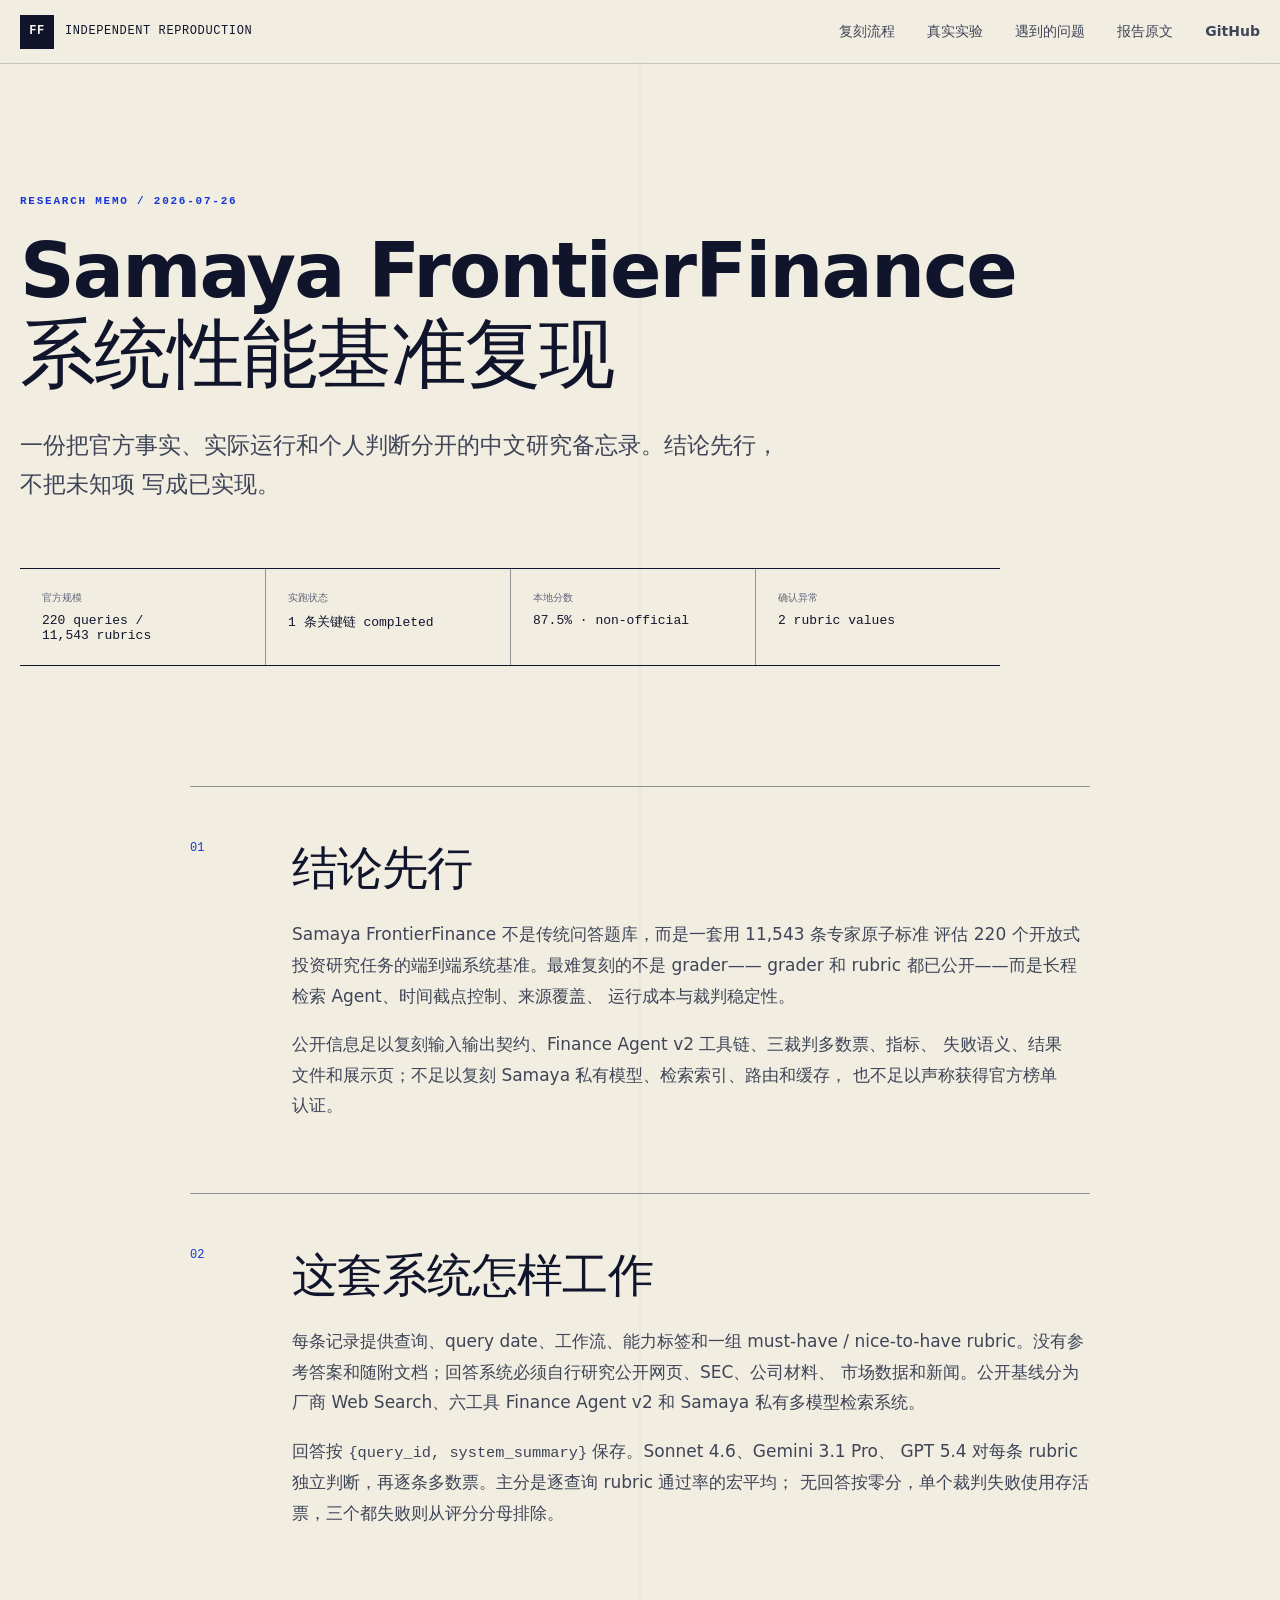
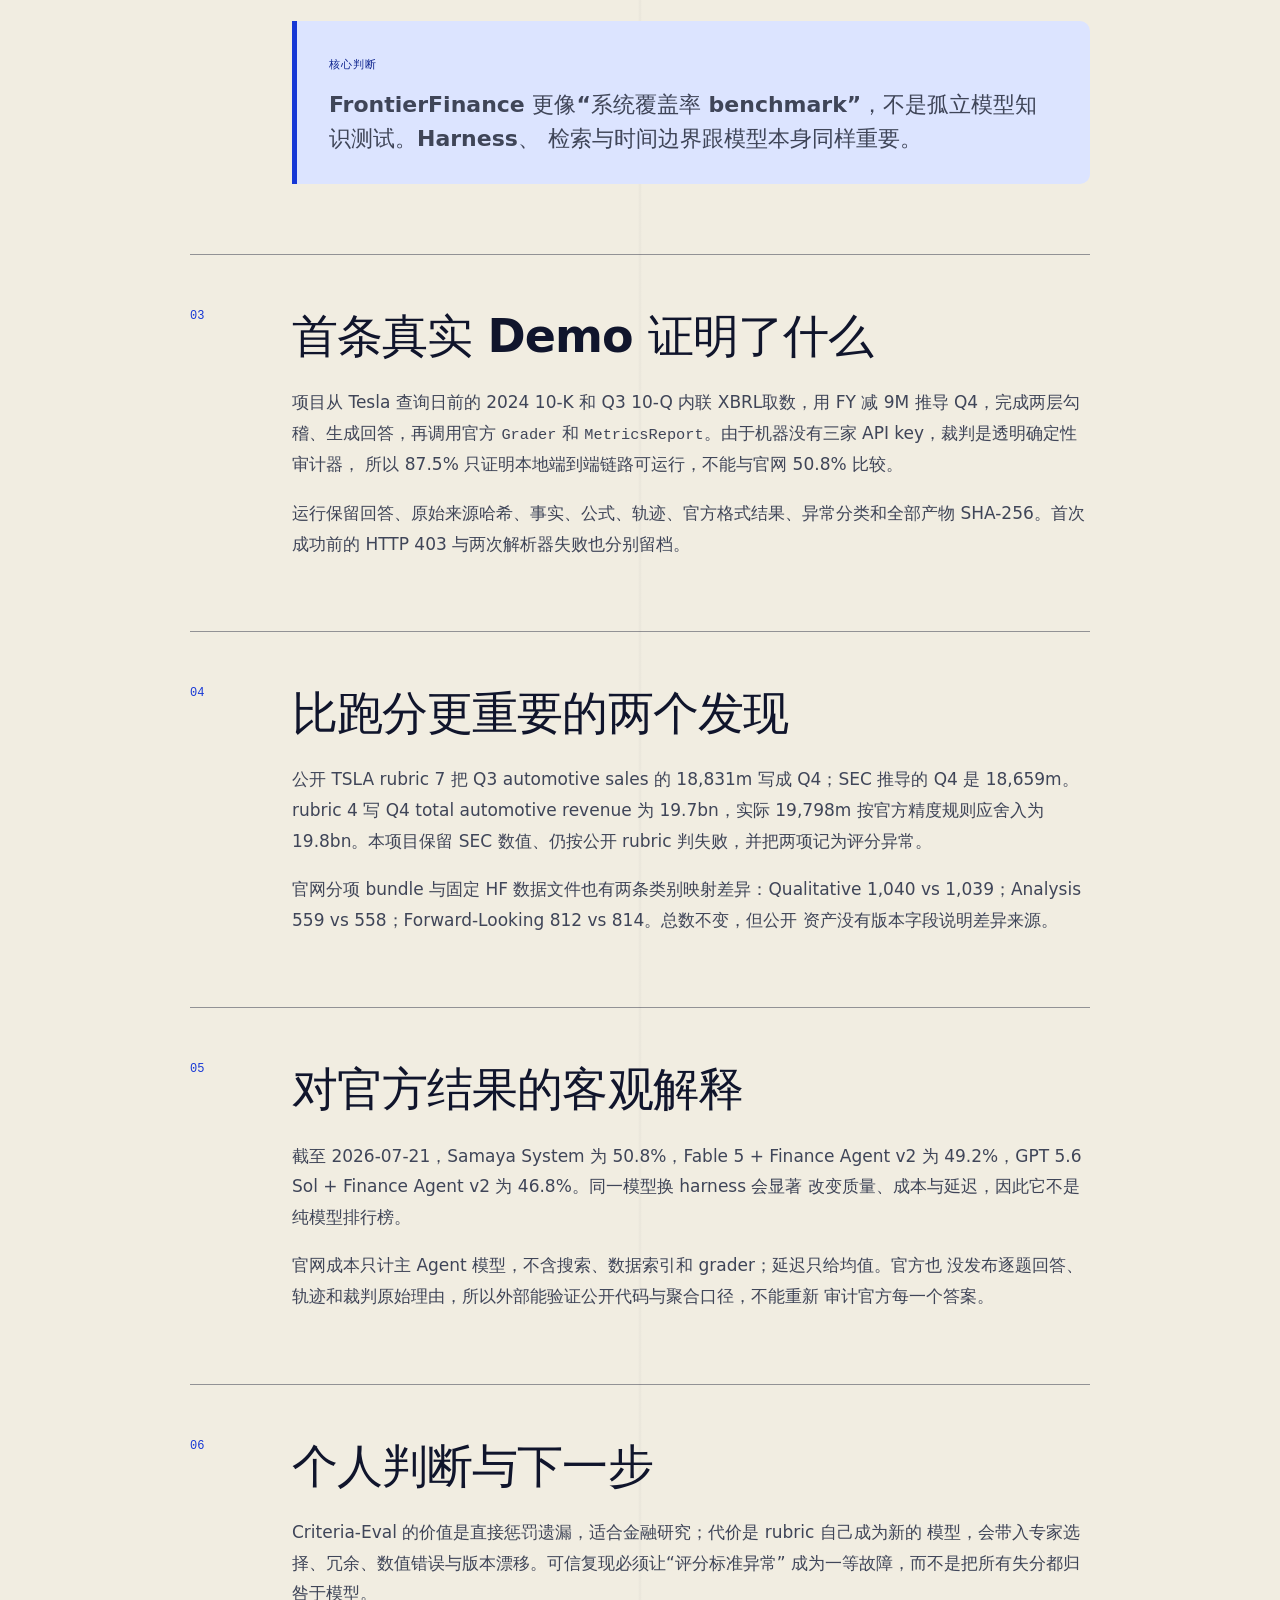
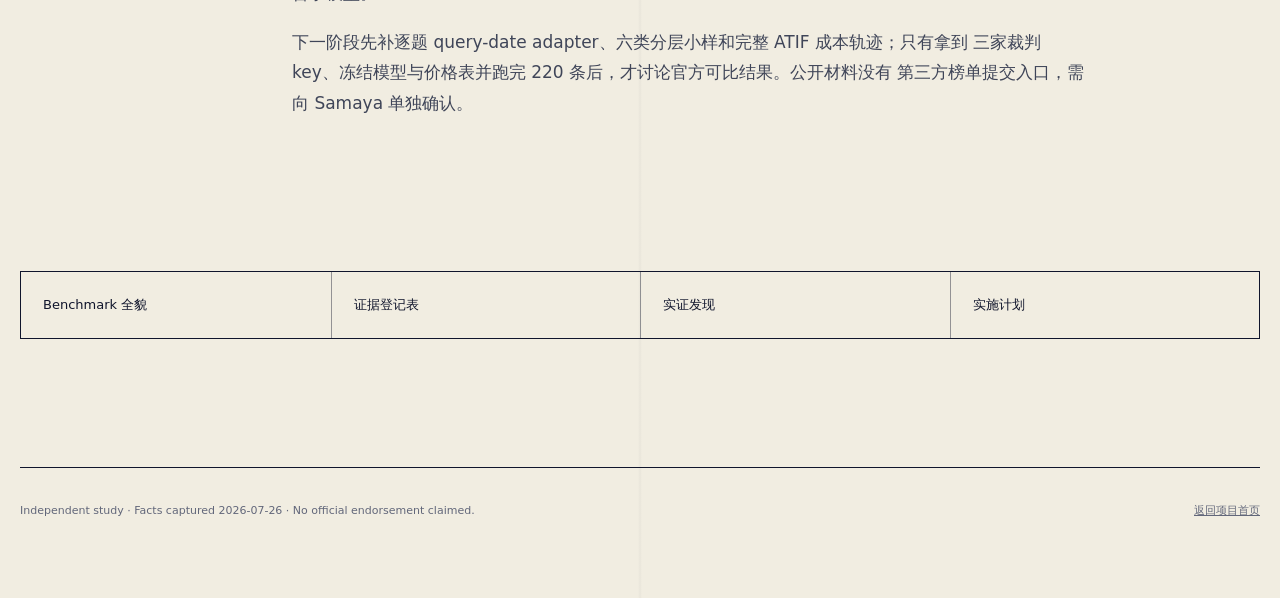
==== commit c576c8c3: "refactor: focus showcase on reproduction work" ====
--- a/docs/report.html
+++ b/docs/report.html
@@ -15,9 +15,10 @@
         <span>Independent Reproduction</span>
       </a>
       <nav aria-label="报告导航">
-        <a href="index.html#demo">实跑 Demo</a>
-        <a href="index.html#leaderboard">官方榜单</a>
-        <a href="research/report-zh.md">Markdown 原文</a>
+        <a href="index.html#map">复刻流程</a>
+        <a href="index.html#demo">真实实验</a>
+        <a href="index.html#problems">遇到的问题</a>
+        <a href="research/report-zh.md">报告原文</a>
         <a href="https://github.com/Monking-peng/frontier-finance-reproduction">GitHub</a>
       </nav>
     </header>
--- a/docs/styles.css
+++ b/docs/styles.css
@@ -7,7 +7,7 @@
   --blue: #1637d5;
   --blue-dark: #0d238e;
   --blue-wash: #dce4ff;
-  --red: #b83d2a;
+  --red: #aa3626;
   --red-wash: #f2d8ce;
   --green: #17674f;
   --green-wash: #d9e9df;
@@ -494,139 +494,8 @@
   font-size: 11px;
 }
 
-.leaderboard-section {
-  width: 100%;
-  max-width: none;
-  background: var(--ink);
-  color: var(--paper-bright);
-  padding-inline: max(20px, calc((100vw - 1240px) / 2));
-}
-
-.leaderboard-section .kicker,
-.leaderboard-section .chart-detail .detail-label {
-  color: #91a5ff;
-}
-
-.leaderboard-section .data-caption {
-  color: rgba(250, 248, 241, 0.64);
-}
-
-.axis-toggle {
-  display: inline-flex;
-  border: 1px solid rgba(250, 248, 241, 0.35);
-}
-
-.axis-toggle button {
-  border: 0;
-  background: transparent;
-  color: rgba(250, 248, 241, 0.7);
-  cursor: pointer;
-  font: 600 12px var(--body);
-  padding: 12px 15px;
-}
-
-.axis-toggle button + button {
-  border-left: 1px solid rgba(250, 248, 241, 0.35);
-}
-
-.axis-toggle button[aria-pressed="true"] {
-  background: var(--paper-bright);
-  color: var(--ink);
-}
-
-.chart-shell {
-  display: grid;
-  grid-template-columns: minmax(0, 1fr) 270px;
-  border: 1px solid rgba(250, 248, 241, 0.26);
-}
-
-.chart {
-  min-height: 470px;
-  padding: 20px;
-}
-
-.chart svg {
-  display: block;
-  width: 100%;
-  height: auto;
-  overflow: visible;
-}
-
-.chart .grid-line {
-  stroke: rgba(250, 248, 241, 0.16);
-  stroke-width: 1;
-}
-
-.chart .axis-label,
-.chart .tick-label {
-  fill: rgba(250, 248, 241, 0.62);
-  font-family: var(--mono);
-  font-size: 11px;
-}
-
-.chart .point-label {
-  fill: var(--paper-bright);
-  font-family: var(--body);
-  font-size: 11px;
-}
-
-.chart .point-group {
-  cursor: pointer;
-  transition: opacity 160ms ease;
-}
-
-.chart .point-group:hover .point-label,
-.chart .point-group:focus .point-label {
-  fill: #aebcff;
-}
-
-.chart-detail {
-  display: flex;
-  min-height: 470px;
-  flex-direction: column;
-  justify-content: end;
-  border-left: 1px solid rgba(250, 248, 241, 0.26);
-  padding: 28px;
-}
-
-.chart-detail h3 {
-  margin: 10px 0 28px;
-  font-family: var(--display);
-  font-size: 25px;
-  font-weight: 750;
-  line-height: 1.18;
-  white-space: nowrap;
-}
-
-.chart-detail dl {
-  margin: 0;
-}
-
-.chart-detail dl div {
-  display: flex;
-  justify-content: space-between;
-  border-top: 1px solid rgba(250, 248, 241, 0.18);
-  padding-block: 12px;
-}
-
-.chart-detail dt {
-  color: rgba(250, 248, 241, 0.55);
-  font-size: 11px;
-}
-
-.chart-detail dd {
-  margin: 0;
-  font-family: var(--mono);
-  font-size: 13px;
-}
-
 .table-wrap {
   overflow-x: auto;
-}
-
-.leaderboard-section .table-wrap {
-  border: 1px solid rgba(250, 248, 241, 0.26);
-  border-top: 0;
 }
 
 table {
@@ -657,26 +526,6 @@
 td[data-number],
 th[data-number] {
   text-align: right;
-}
-
-.leaderboard-section th,
-.leaderboard-section td {
-  border-color: rgba(250, 248, 241, 0.15);
-}
-
-.leaderboard-section th {
-  color: rgba(250, 248, 241, 0.5);
-}
-
-.leaderboard-section tbody tr:hover {
-  background: rgba(250, 248, 241, 0.06);
-}
-
-.system-symbol {
-  display: inline-block;
-  width: 18px;
-  color: #91a5ff;
-  font-family: var(--mono);
 }
 
 .demo-section {
@@ -877,45 +726,6 @@
 .failure-timeline p {
   margin: 0;
   color: var(--ink-soft);
-}
-
-.gaps-section {
-  border-top: 1px solid var(--ink);
-}
-
-.gaps-grid {
-  display: grid;
-  grid-template-columns: repeat(4, 1fr);
-}
-
-.gaps-grid article {
-  min-height: 270px;
-  border: 1px solid var(--rule-strong);
-  border-radius: var(--radius-md);
-  padding: 24px;
-}
-
-.gaps-grid article + article {
-  border-left: 0;
-}
-
-.gaps-grid span {
-  color: var(--blue);
-  font: 10px var(--mono);
-  letter-spacing: 0.09em;
-}
-
-.gaps-grid h3 {
-  margin: 72px 0 12px;
-  font-family: var(--display);
-  font-size: 25px;
-  font-weight: 750;
-  line-height: 1.22;
-}
-
-.gaps-grid p {
-  color: var(--ink-soft);
-  font-size: 13px;
 }
 
 .site-footer {
@@ -1083,10 +893,6 @@
   color: var(--paper-bright);
 }
 
-.loading-copy {
-  color: rgba(250, 248, 241, 0.55);
-}
-
 @media (max-width: 1040px) {
   .hero {
     grid-template-columns: 1fr;
@@ -1115,29 +921,16 @@
     transform: rotate(90deg);
   }
 
-  .chart-shell,
   .demo-grid {
     grid-template-columns: 1fr;
   }
 
-  .chart-detail,
   .anomaly-panel {
     min-height: auto;
     border-top: 1px solid currentColor;
     border-left: 0;
   }
 
-  .gaps-grid {
-    grid-template-columns: 1fr 1fr;
-  }
-
-  .gaps-grid article:nth-child(3) {
-    border-left: 1px solid var(--rule-strong);
-  }
-
-  .gaps-grid article:nth-child(n + 3) {
-    border-top: 0;
-  }
 }
 
 @media (max-width: 720px) {
@@ -1146,7 +939,9 @@
   }
 
   .site-header {
-    align-items: flex-start;
+    align-items: center;
+    flex-wrap: wrap;
+    gap: 2px 12px;
     padding-inline: 14px;
   }
 
@@ -1155,17 +950,16 @@
   }
 
   .site-header nav {
-    max-width: calc(100vw - 80px);
-    gap: 12px;
-    overflow-x: auto;
-    scrollbar-width: none;
-  }
-
-  .site-header nav::-webkit-scrollbar {
-    display: none;
+    flex: 1 1 100%;
+    justify-content: space-between;
+    gap: 8px;
   }
 
   .site-header nav a {
+    display: flex;
+    min-height: 44px;
+    align-items: center;
+    font-size: 12px;
     white-space: nowrap;
   }
 
@@ -1193,11 +987,6 @@
     font-size: 24px;
   }
 
-  #gaps-title {
-    font-size: clamp(18px, 5.6vw, 24px);
-    white-space: nowrap;
-  }
-
   .report-hero h1 {
     font-size: clamp(30px, 8.2vw, 40px);
     line-height: 1.18;
@@ -1222,16 +1011,13 @@
 
   .truth-band,
   .method-notes,
-  .provenance-strip,
-  .gaps-grid {
+  .provenance-strip {
     grid-template-columns: 1fr;
   }
 
   .truth-band article + article,
   .method-notes div + div,
-  .provenance-strip div + div,
-  .gaps-grid article + article,
-  .gaps-grid article:nth-child(3) {
+  .provenance-strip div + div {
     border-top: 1px solid var(--rule-strong);
     border-left: 0;
   }
@@ -1239,15 +1025,6 @@
   .split-heading {
     align-items: start;
     flex-direction: column;
-  }
-
-  .chart {
-    min-height: 390px;
-    padding: 8px;
-  }
-
-  .chart .point-label {
-    display: none;
   }
 
   .failure-timeline li {
